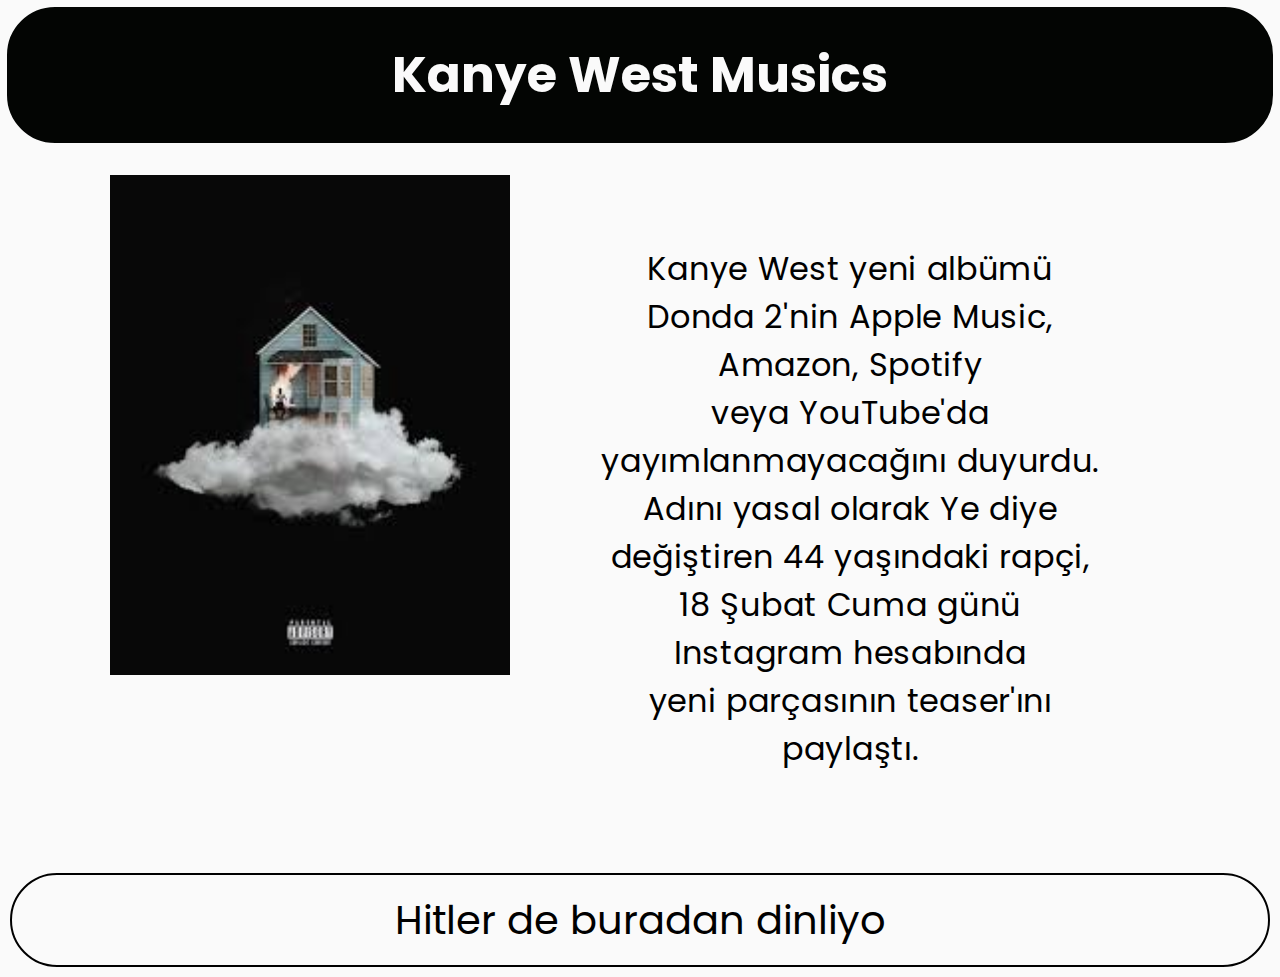
==== task/videos.html @ 36472671 "Add files via upload" ====
<!DOCTYPE html>
<html lang="en">
<head>
    <meta charset="UTF-8">
    <meta http-equiv="X-UA-Compatible" content="IE=edge">
    <meta name="viewport" content="width=, initial-scale=1.0">
   
    <title>Kanye West Musics</title>
    <link rel="stylesheet" href="videostyles.css">

    
  

</head>
<body>
    <header>
        <div class="navbar">
            <h1>Kanye West Musics</h1>
        </div>
    </header>

<section>
    
    <div class="info">
        <img class="img1" src="images.jpeg">
        <p>Kanye West yeni albümü Donda 2'nin Apple Music, Amazon, Spotify <br>veya YouTube'da yayımlanmayacağını duyurdu.<br> Adını yasal olarak Ye diye değiştiren 44 yaşındaki rapçi, <br>18 Şubat Cuma günü Instagram hesabında<br> yeni parçasının teaser'ını paylaştı.</p>
    </div>
    <div class="slogan"><a href="https://www.youtube.com/watch?v=PH5wWp1Ht0Q">Hitler de buradan dinliyo</a></div>
    <div class="videolar">
        
    </div>
</section>




</body>
---- task/videostyles.css ----
@import url('https://fonts.googleapis.com/css2?family=Open+Sans&family=Poppins:wght@400;500;600;700;800&display=swap');

*{
    margin: 0;
    padding:0;
    box-sizing: border-box;
    font-family: 'Poppins', sans-serif;
    background-color: #fafafa;
  
}

   
.navbar h1{

    text-align: center;
    justify-content: center;
    display: flex;
    margin: 5px;
    padding: 30px;
    font-size: 50px;
    font-weight: 300px;
    color: #fafafa;
    background-color:rgb(3, 5, 3);
    border: 2px   solid;
    border-radius: 50px;

}

section .info{
    padding-left: 100px;
    text-align: center;
    justify-content: center;
}

section p{
    
    text-align: center;
    display: flex;
    font-size: 32px;
    font-weight: 350px;
    letter-spacing: 0.7px;
    margin: 20px;
    padding: 80px;
    margin-right: 100px;

}
.info .img1{
    float: left;
    height: 500px;
    padding: 0px;
    margin: 10px;
}
.slogan a{
    text-align: center;
    justify-content: center;
    display: flex;
    text-decoration: none;
    color: black;
    
    margin: 10px;
    padding: 15px;
    font-size: 40px;
    font-weight: 150px;
    border: 2px  rgb(0, 0, 0) solid;
    border-radius: 50px;


}
.slogan a:hover{
    text-align: center;
    justify-content: center;
    display: flex;
    text-decoration: none;
    color: white;
    background-color: black;

    
    margin: 10px;
    padding: 15px;
    font-size: 40px;
    font-weight: 150px;
    border: 2px  rgb(0, 0, 0) solid;
    border-radius: 50px;

}
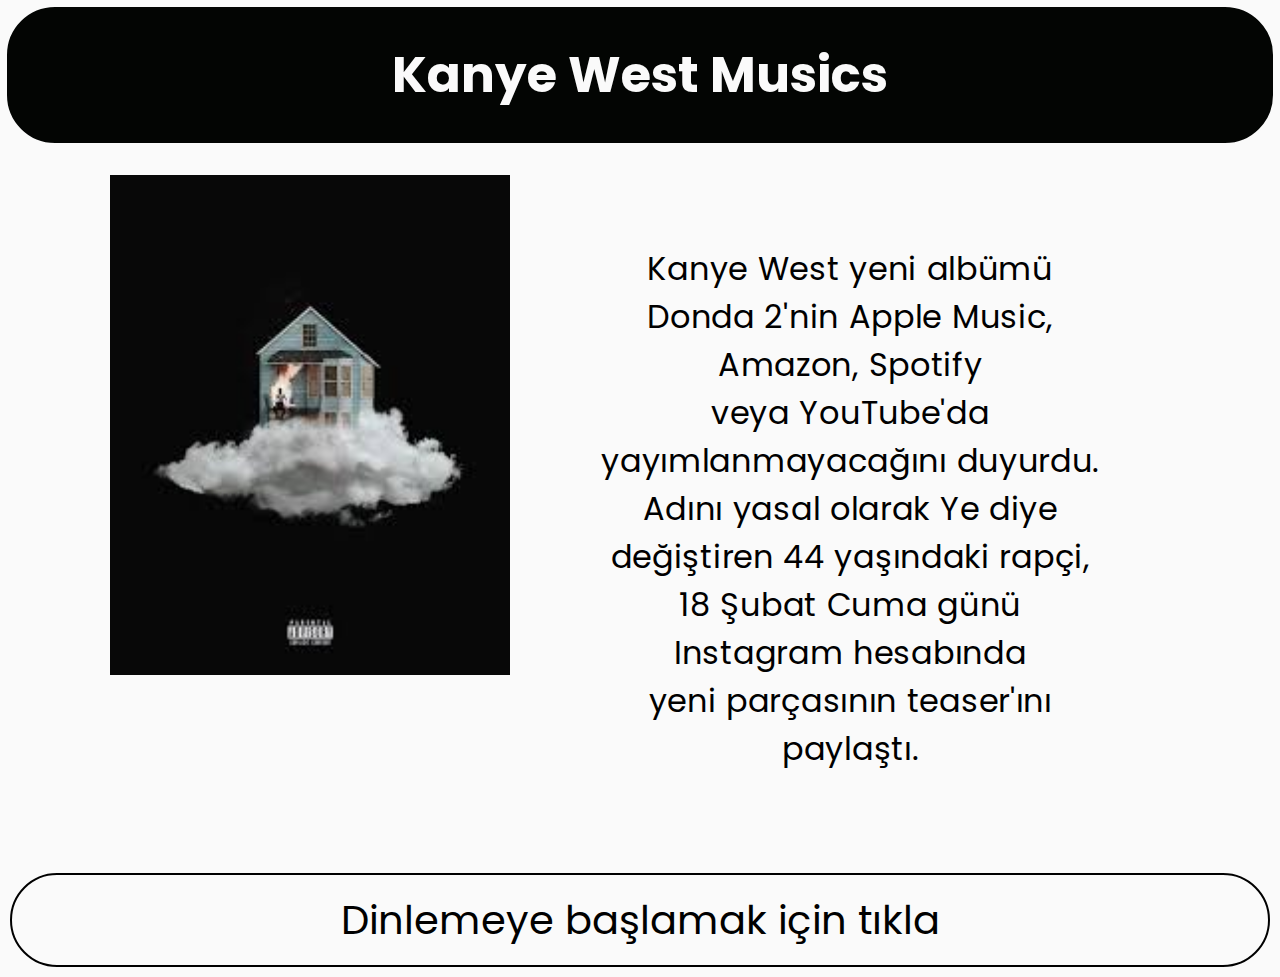
==== commit 3697ee6e: "Update videos.html" ====
--- a/task/videos.html
+++ b/task/videos.html
@@ -25,7 +25,7 @@
         <img class="img1" src="images.jpeg">
         <p>Kanye West yeni albümü Donda 2'nin Apple Music, Amazon, Spotify <br>veya YouTube'da yayımlanmayacağını duyurdu.<br> Adını yasal olarak Ye diye değiştiren 44 yaşındaki rapçi, <br>18 Şubat Cuma günü Instagram hesabında<br> yeni parçasının teaser'ını paylaştı.</p>
     </div>
-    <div class="slogan"><a href="https://www.youtube.com/watch?v=PH5wWp1Ht0Q">Hitler de buradan dinliyo</a></div>
+    <div class="slogan"><a href="https://www.youtube.com/watch?v=PH5wWp1Ht0Q">Dinlemeye başlamak için tıkla</a></div>
     <div class="videolar">
         
     </div>
@@ -34,4 +34,4 @@
 
 
 
-</body>+</body>
